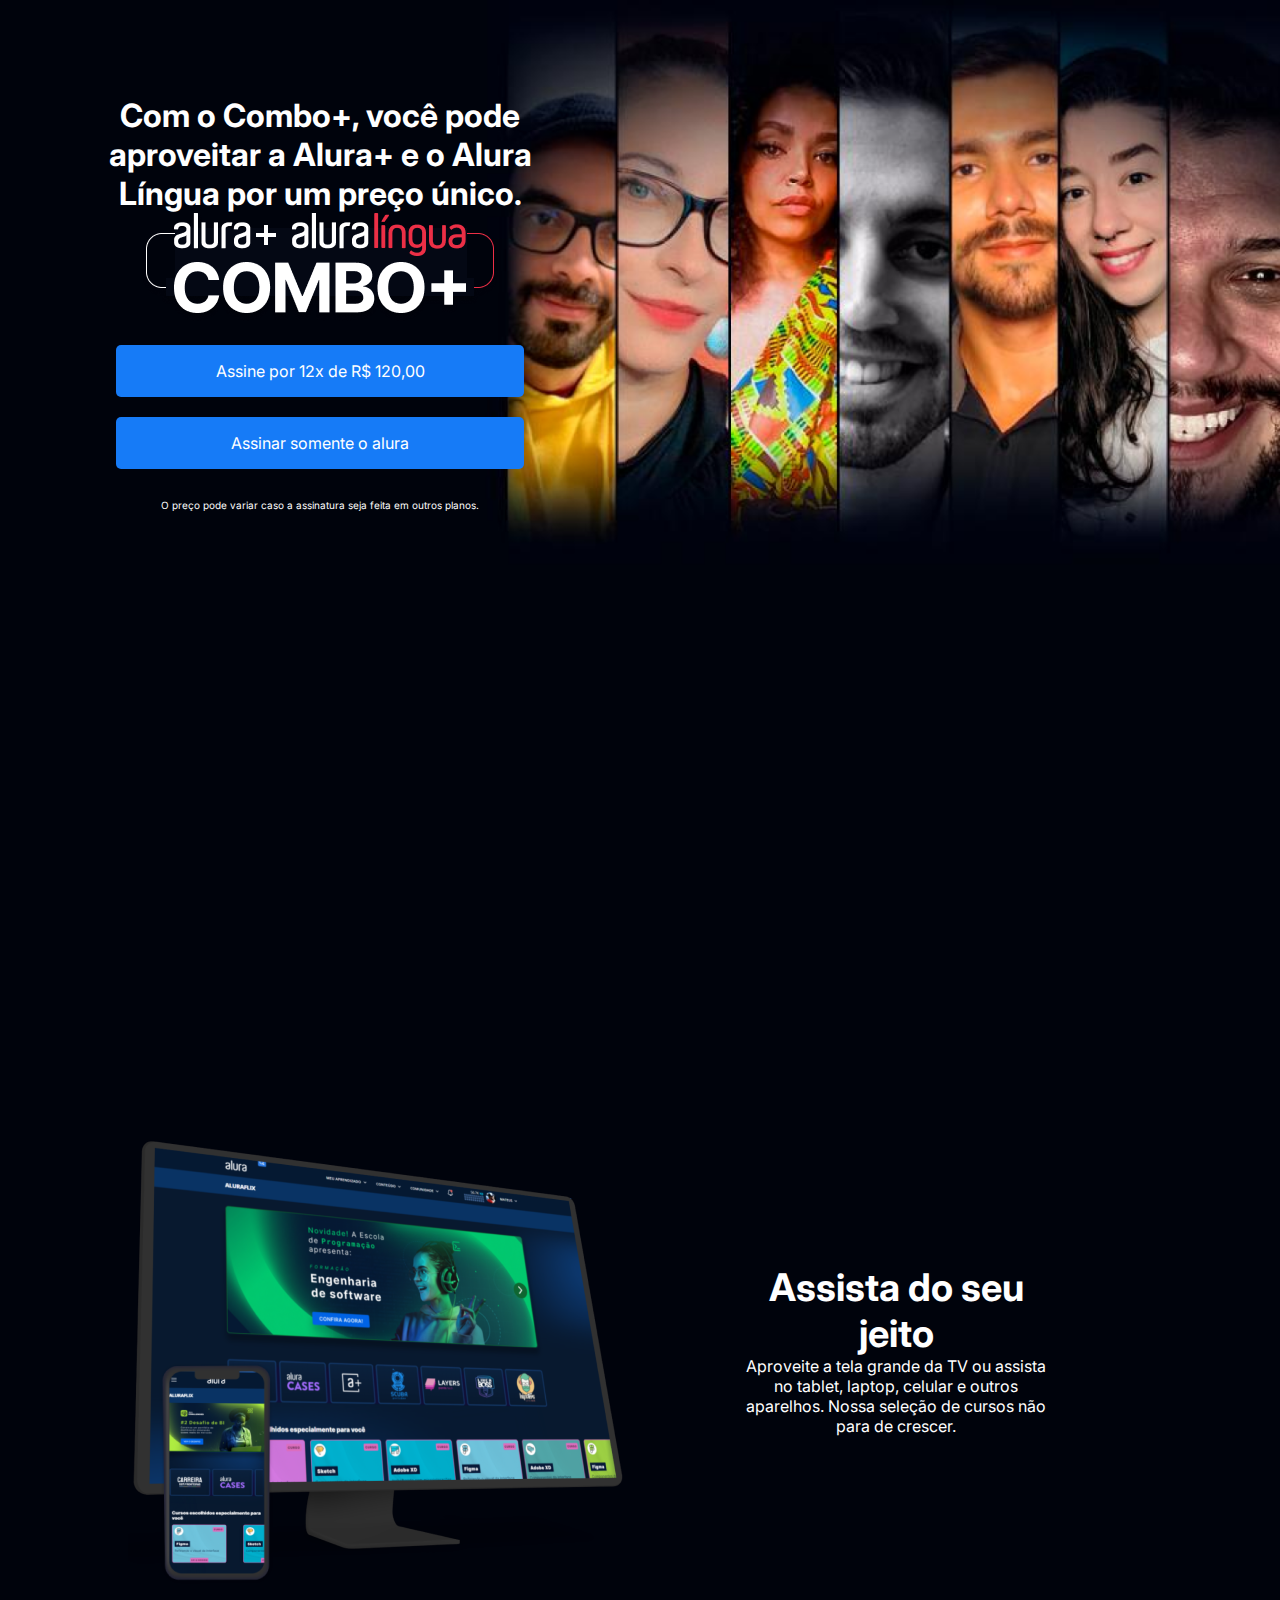
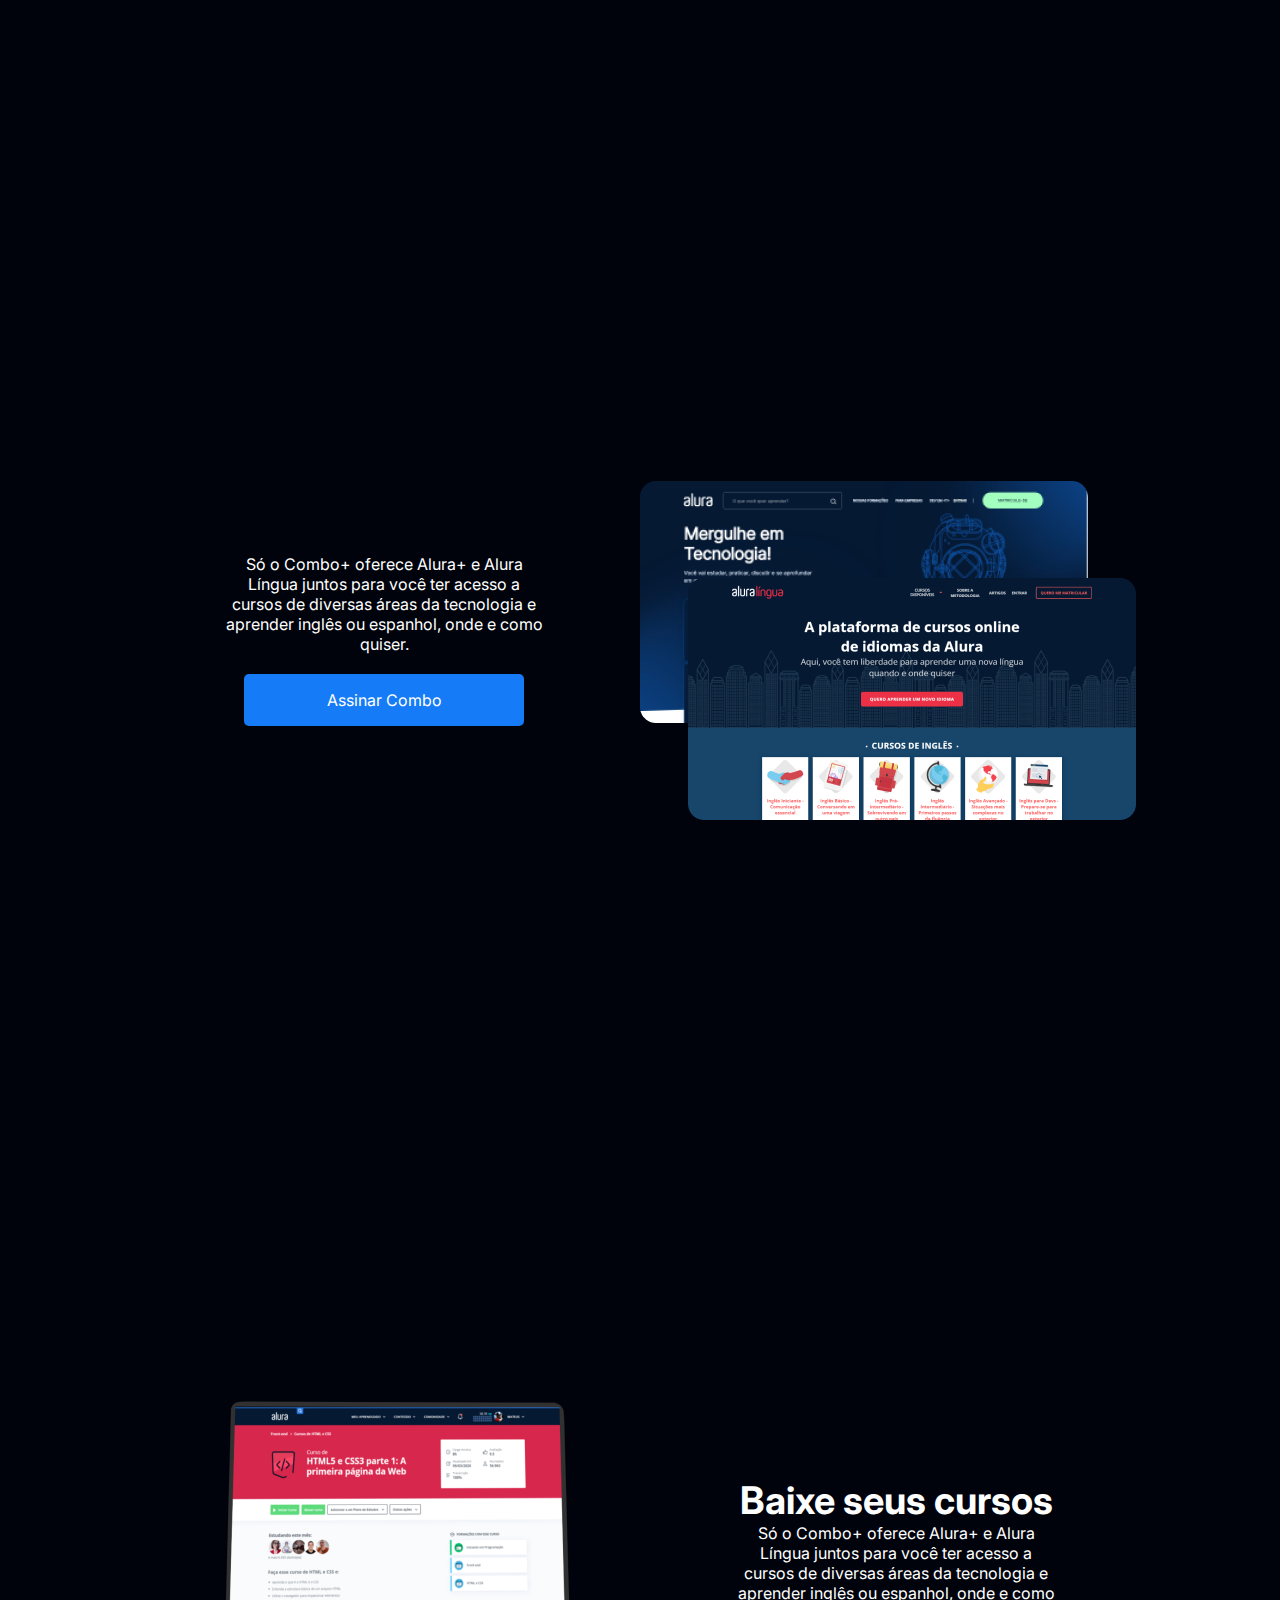
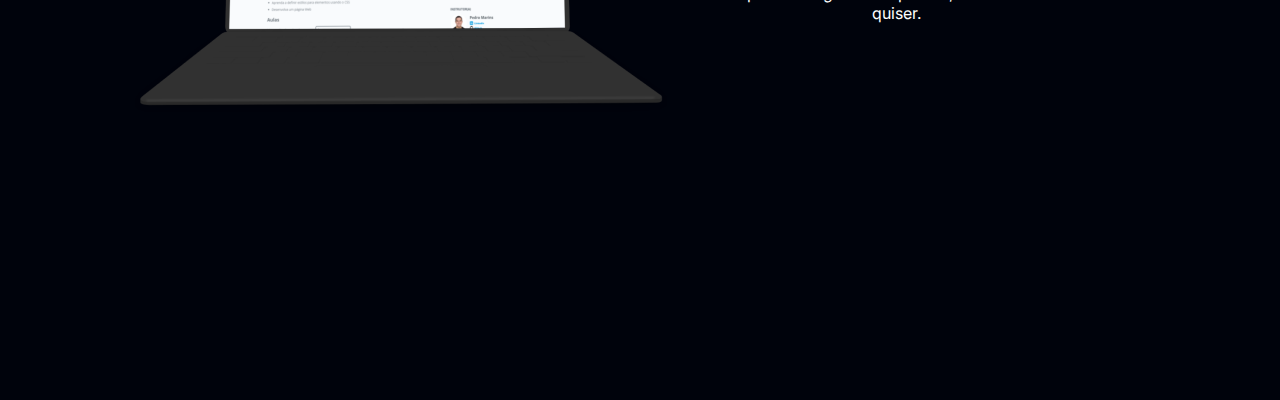
==== mendesflix-2front23-main/index.html @ 5aa2aeff "Add files via upload" ====
<!DOCTYPE html>
<html lang="en">

<head>
    <meta charset="UTF-8">
    <meta http-equiv="X-UA-Compatible" content="IE=edge">
    <meta name="viewport" content="width=device-width, initial-scale=1.0">
    <title>MendesFlix</title>
    <link rel="stylesheet" href="css/style.css">
</head>

<body>
    <section class="principal container">
        <div>
            <h1>
                Com o Combo+, você pode aproveitar a Alura+ e o Alura Língua por um preço único.
            </h1>
            <img src="img/combo.png" alt="Combo Alura">
            <a href="#" class="assine_botao">
                Assine por 12x de R$ 120,00
            </a>
            <a href="#" class="container_botao botao_secundario">
                Assinar somente o alura
            </a>
            <p class="container_aviso">
                O preço pode variar caso a assinatura seja feita em outros planos.
            </p>

        </div>
    </section>
    <section class="container secundario">
        <img src="img/Plataformas.png" alt="Assista">
        <div class="container_descricao">
            <h2 class="descricao_titulo">Assista do seu jeito</h2>
            <p class="descricao_texto">
                Aproveite a tela grande da TV ou assista no tablet, laptop, celular e outros aparelhos. Nossa seleção de
                cursos não para de crescer.
            </p>
        </div>
    </section>


    <section class="container secundario">

        <div class="container_descricao">
            <p class="descricao_texto">
                Só o Combo+ oferece Alura+ e Alura Língua juntos para você ter acesso a
                 cursos de diversas áreas da
                tecnologia e aprender inglês ou espanhol, onde e como quiser.
            </p>
            <a href="www.alura.com.br" class="container_botao secundario_botao">
                Assinar Combo
            </a>
        </div>
        <img src="img/Telas.png" alt="Assista">
    </section>
    <section class="container secundario">

        <img src="img/Notebook.png" alt="Assista">
        <div class="container_descricao">
            <h2 class="descricao_titulo">Baixe seus cursos</h2>
            <p class="descricao_texto">
                Só o Combo+ oferece Alura+ e Alura Língua juntos para você ter acesso a cursos de diversas áreas da tecnologia e aprender inglês ou espanhol, onde e como quiser.
            </p>
        </div>
        
    </section>
</body>
</html>
---- mendesflix-2front23-main/css/style.css ----
@import url('https://fonts.googleapis.com/css2?family=Inter&display=swap');
:root{
    --branco-principal: #fff;
    --botao-azul: #167bf7;
    --cor-de-fundo: #00030c;
}
body{
    background-color: var(--cor-de-fundo);
    color: var(--branco-principal);
    font-family: 'Inter', sans-serif;
}
*{
    margin: 0;
    padding: 0;
}
.principal{
    background-image: url("../img/background.png");
    background-repeat: no-repeat;
    background-size: contain;
    display: block;
}
.container{
    height: 100vh;
    display: grid;
    grid-template-columns: 50% 50%;
}
.assine_botao, .container_botao{
    background-color: var(--botao-azul);
    border-radius: 5px;
    padding: 1em;
    color: var(--branco-principal);
    text-decoration: none;
    display: block;
    margin: 20px;
}
.botao_segundario{
    background-color: transparent;
    border: 2px solid var(--branco-principal)
}
.container img{
    margin: lem 0 2em 0;
}
.container div{
    margin: 6em;
    text-align: center;
}
.container_aviso{
    padding: 10px;
    font-size: 10px;
}
.container.secundario{
    width: 80%;
}
.secundario{
    align-items: center;
    margin: 0 auto;
}
.descricao_titulo{
    font-weight: 700;
    font-size: 38px;
    color: var(--branco-principal);
}
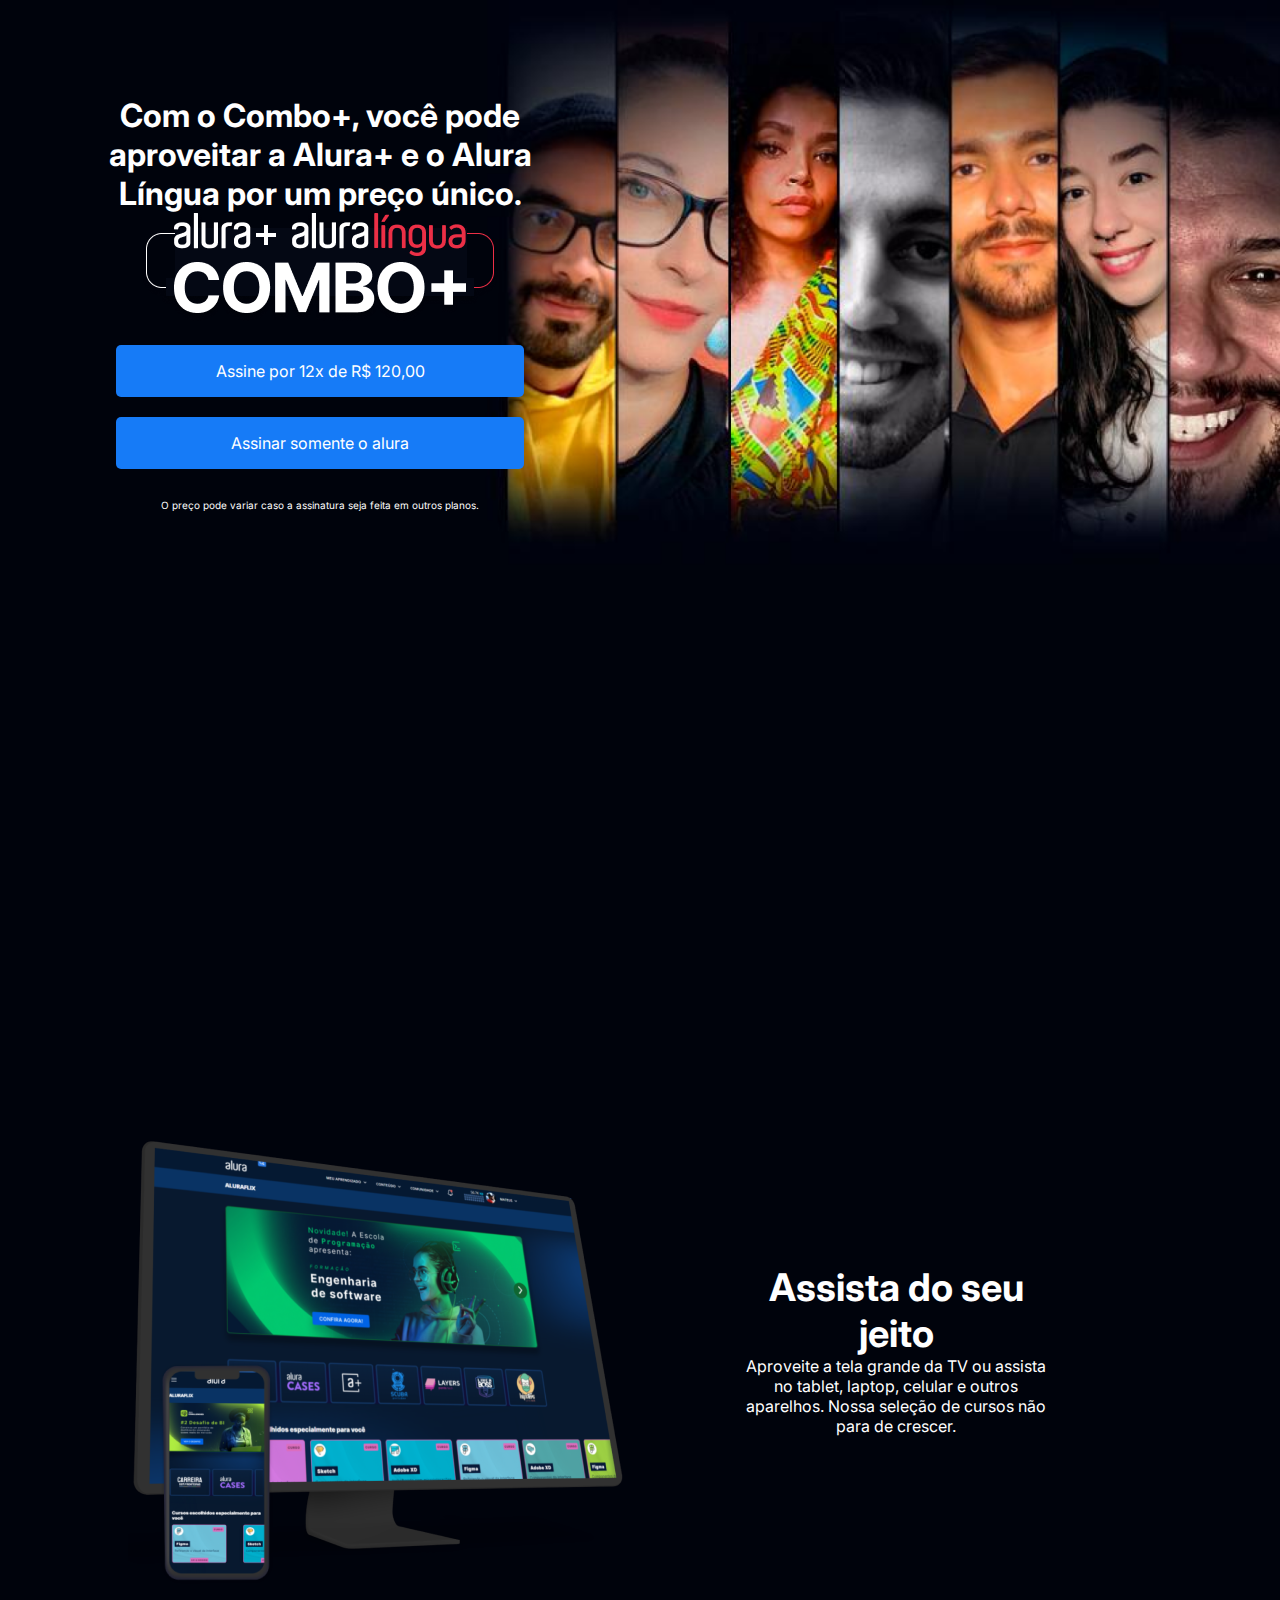
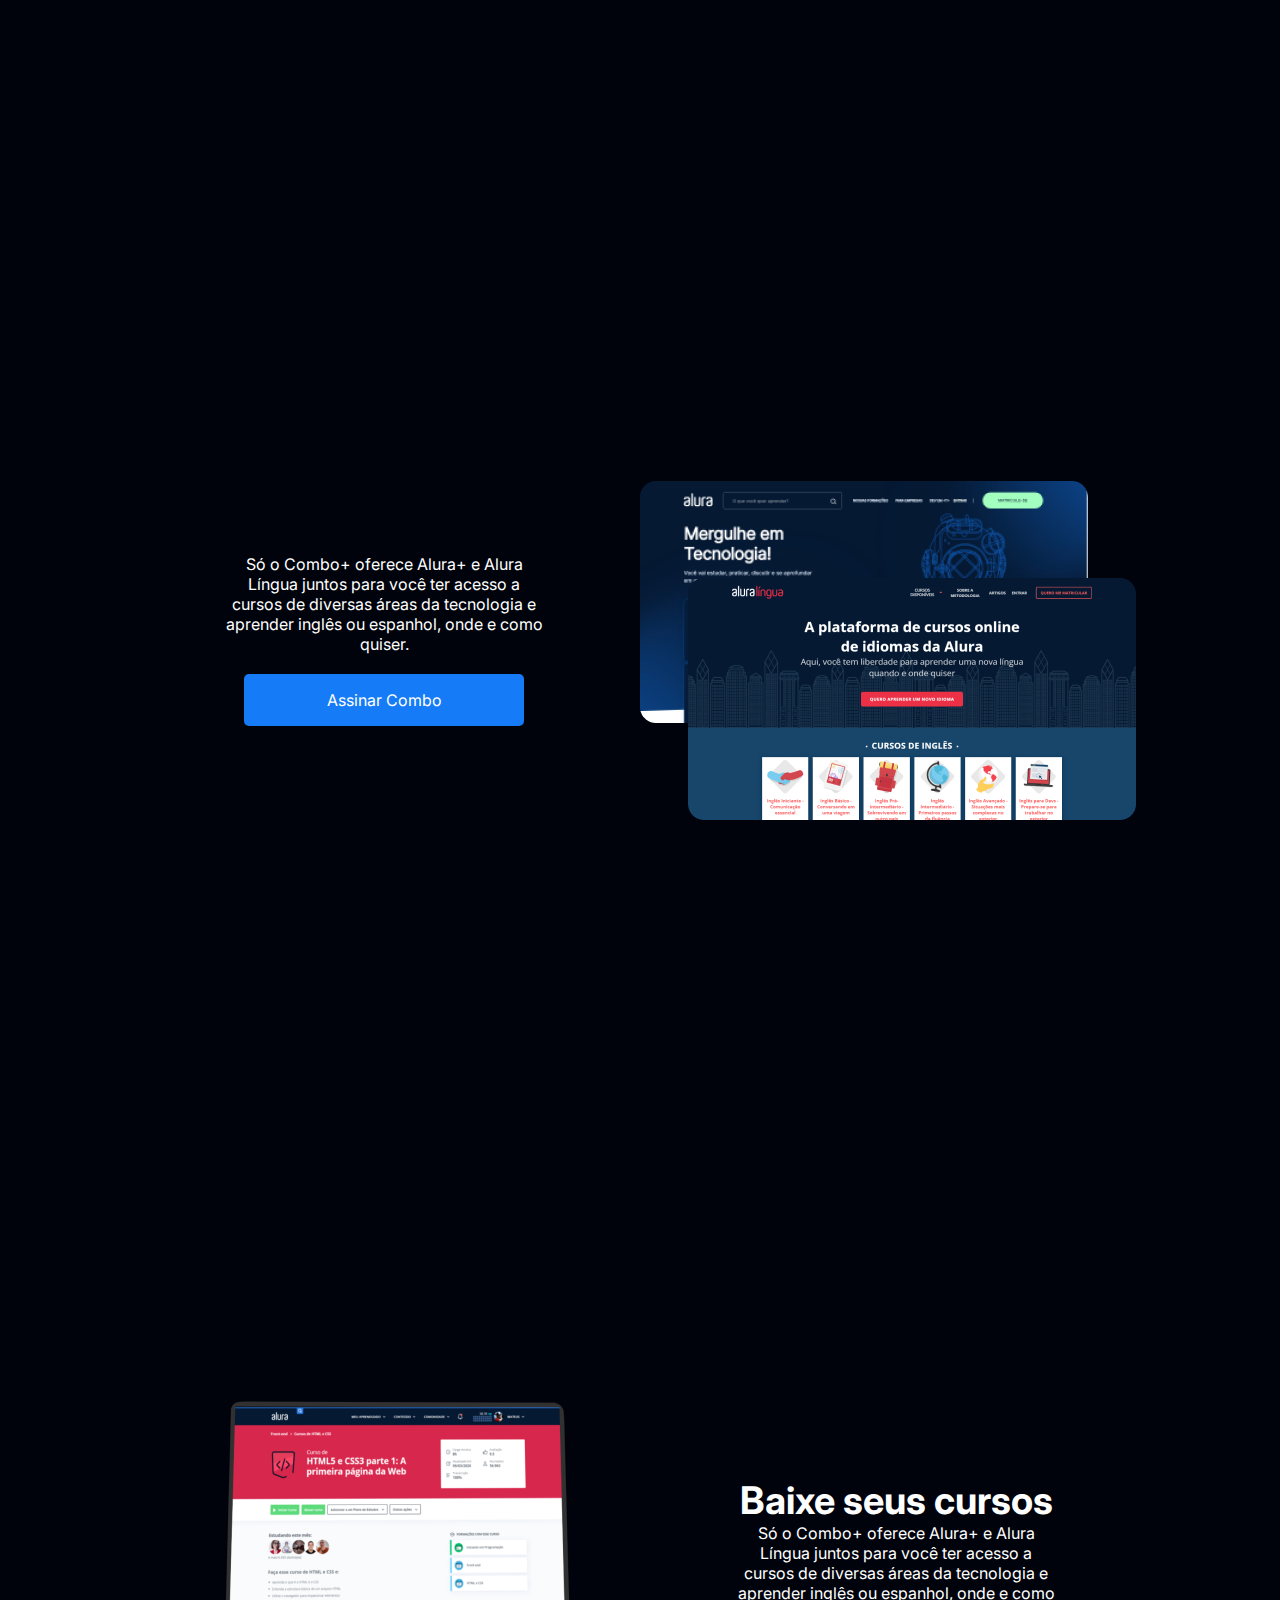
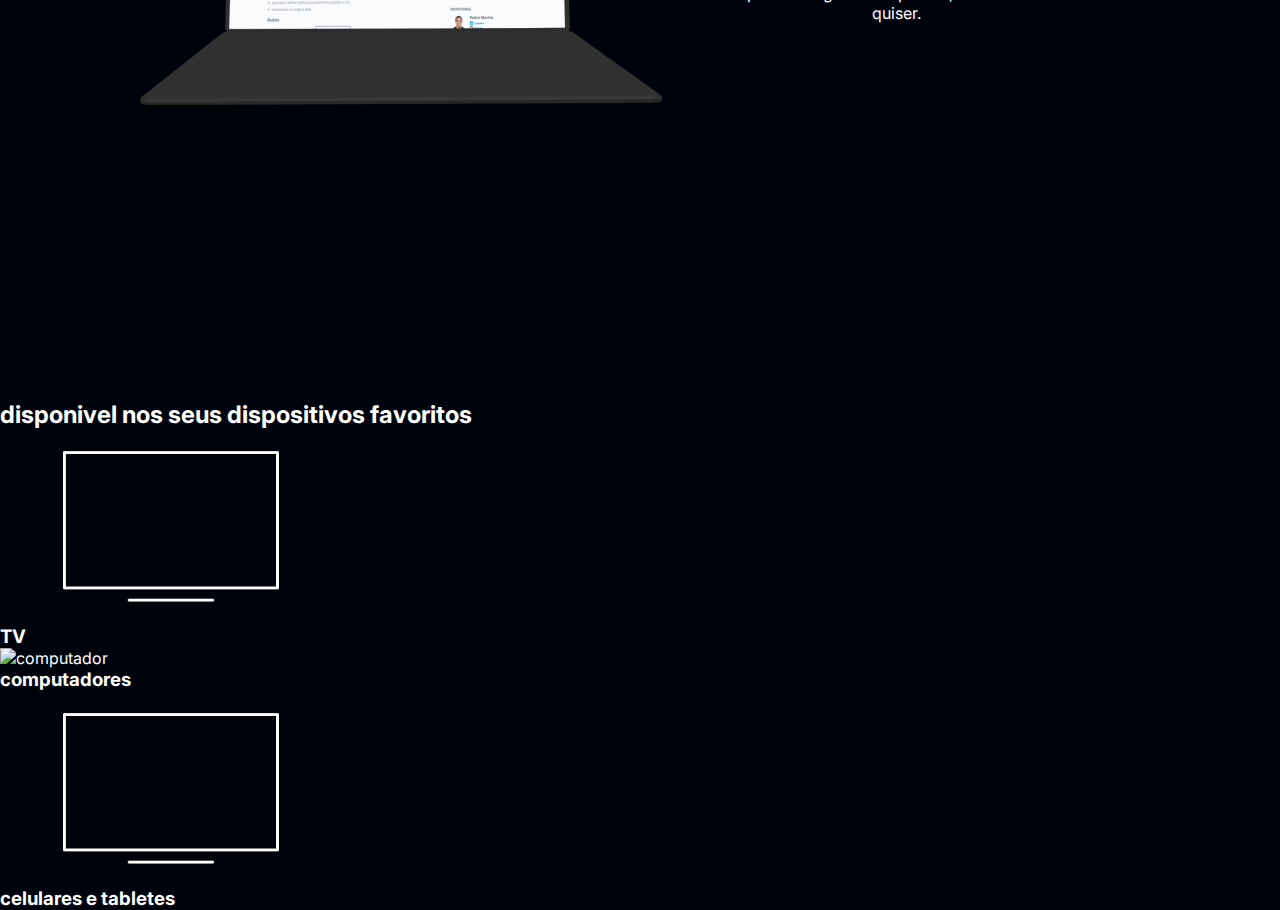
==== commit f3668ac2: "Add files via upload" ====
--- a/mendesflix-2front23-main/index.html
+++ b/mendesflix-2front23-main/index.html
@@ -65,5 +65,28 @@
         </div>
         
     </section>
+    <section class="dispositivos">
+    <h2 class="dispositivos_titulo">
+    disponivel nos seus dispositivos favoritos 
+    </h2>
+    <ul class="dispositivos_lista">
+    <li>
+        <img src="img/tv.png" alt="televisao">
+        <h3 class="lista_item">TV
+        </h3>
+    </li>
+    <li>
+        <img src="img/computador.png" alt="computador">
+        <h3 class="lista_item">computadores 
+        </h3>
+    </li>
+    <li>
+        <img src="img/tv.png" alt="televisao">
+        <h3 class="lista_item">celulares e tabletes
+        </h3>
+    </li>
+    </ul>
+        
+    </section>
 </body>
 </html>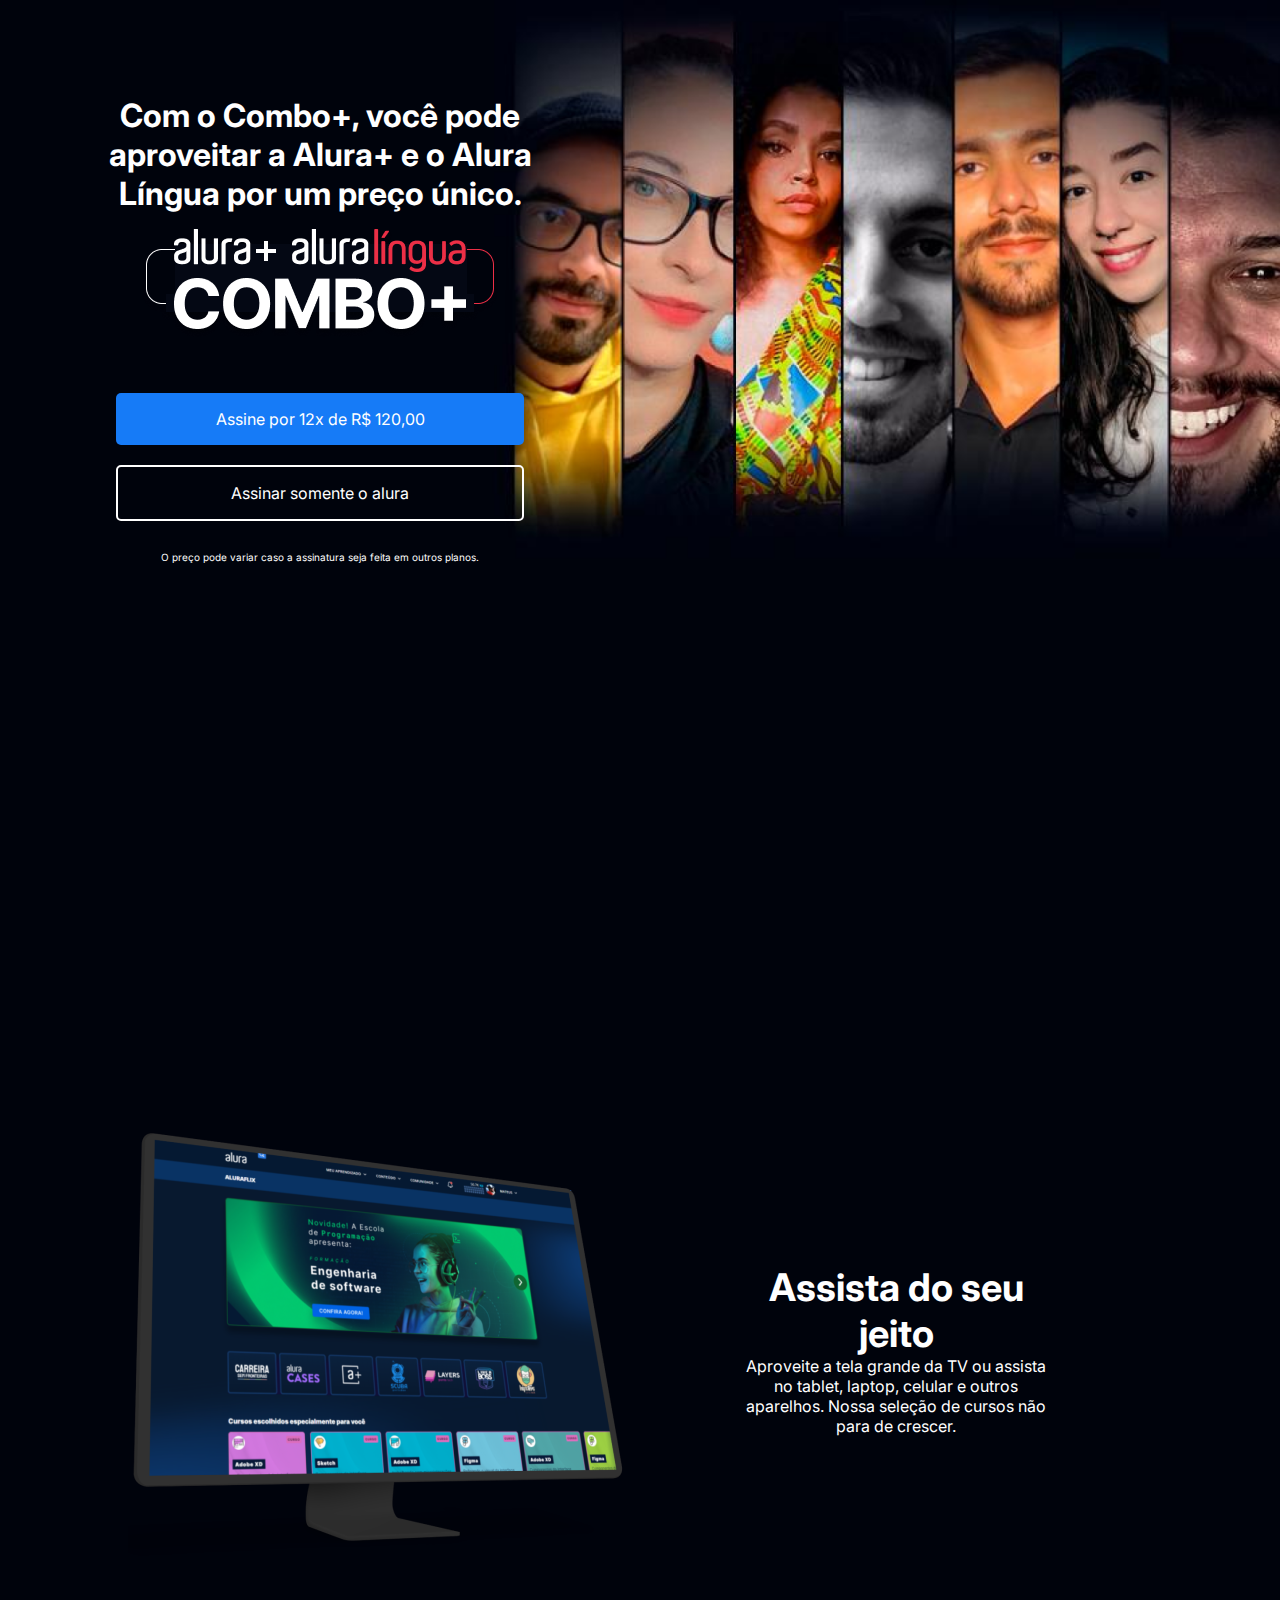
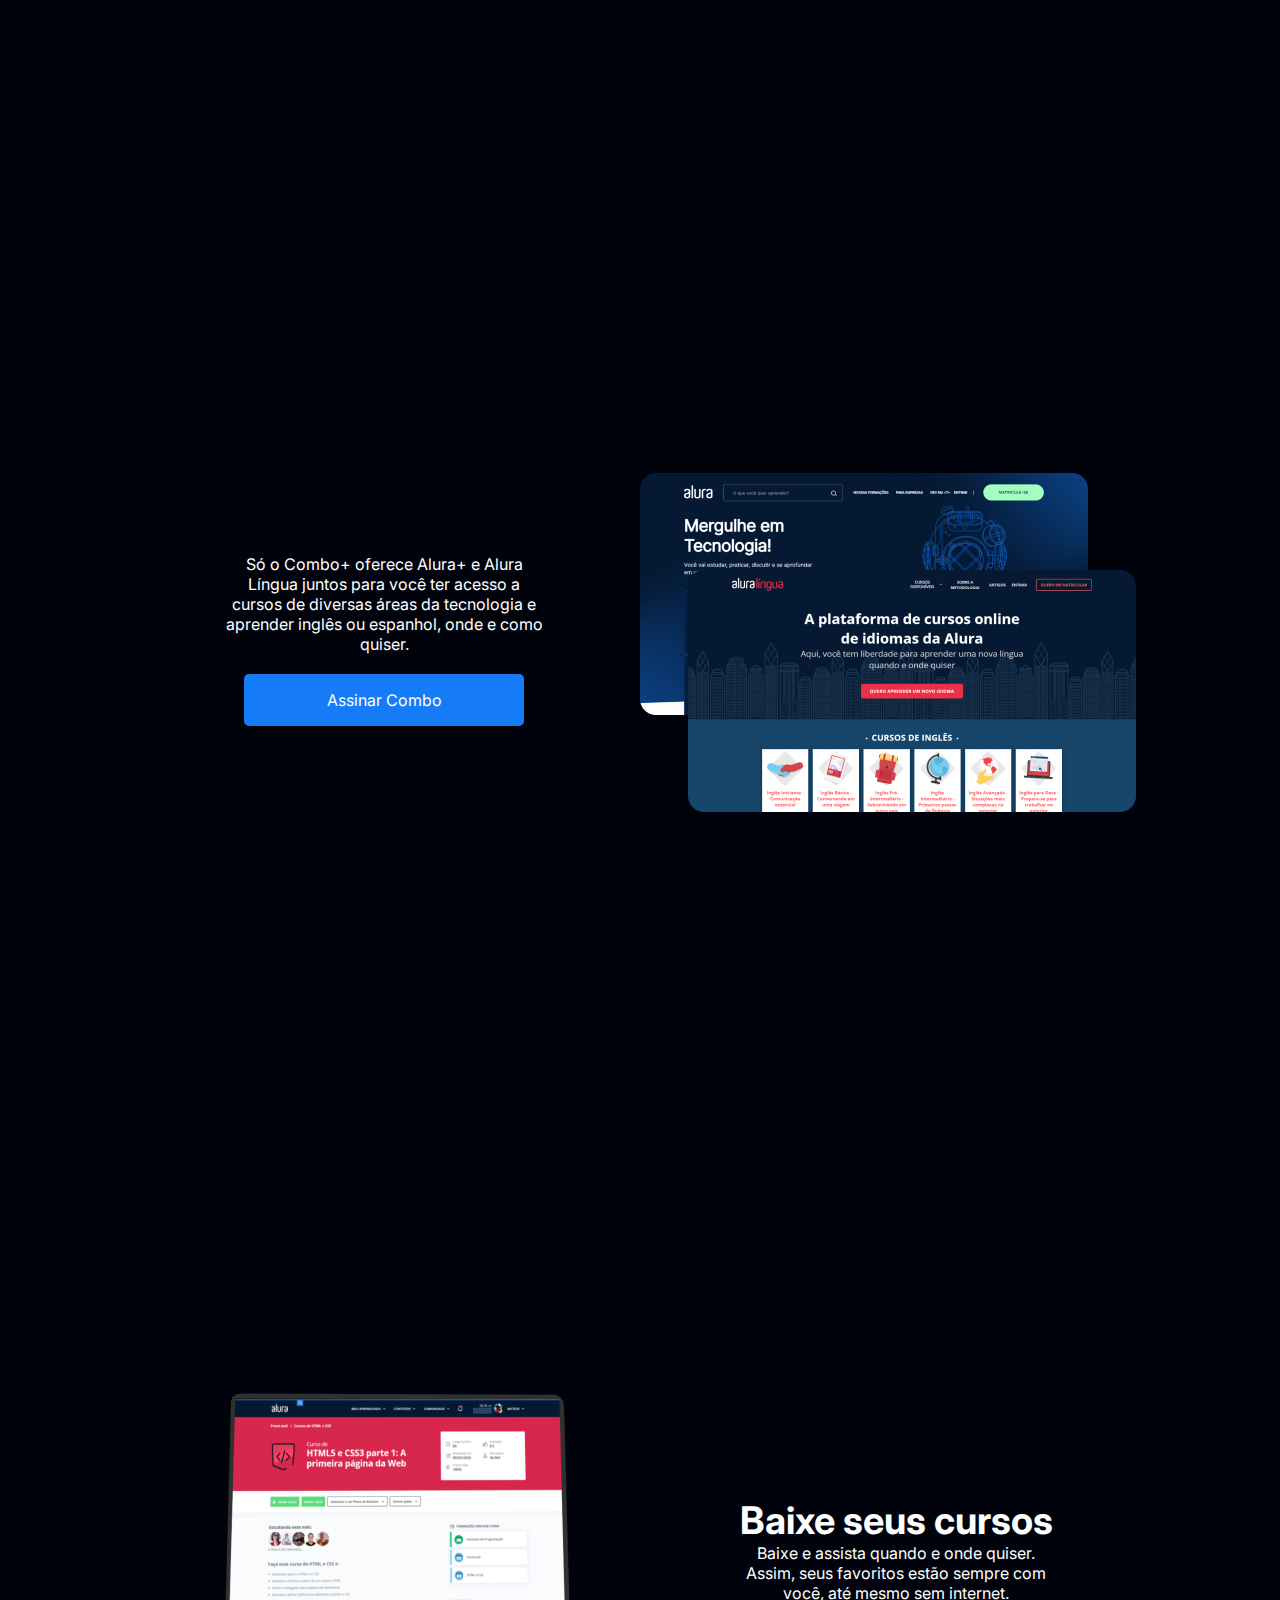
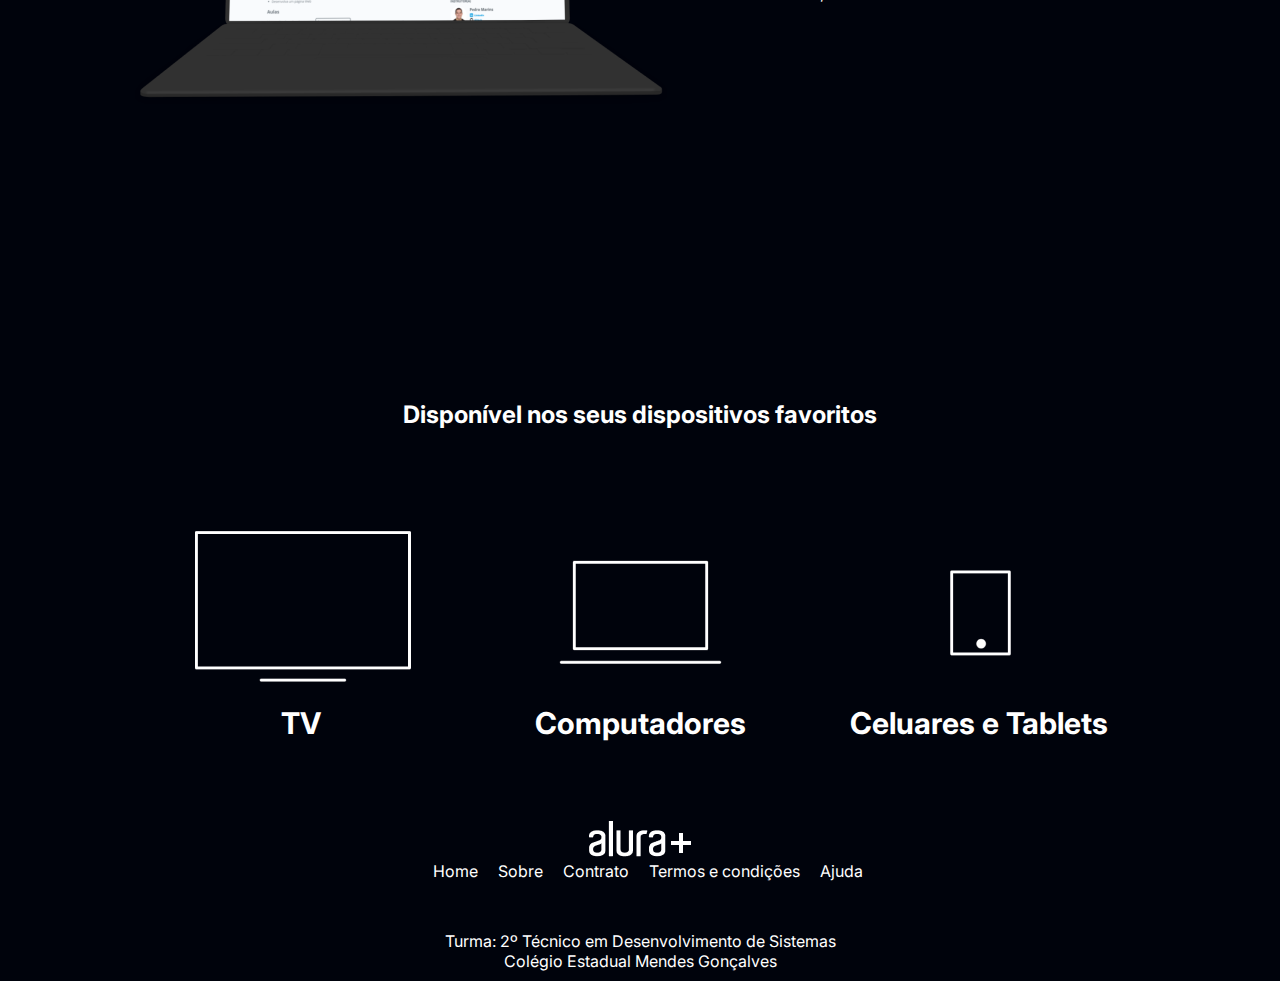
==== commit 5f027b7b: "Add files via upload" ====
--- a/mendesflix-2front23-main/index.html
+++ b/mendesflix-2front23-main/index.html
@@ -1,92 +1,127 @@
-<!DOCTYPE html>
-<html lang="en">
-
-<head>
-    <meta charset="UTF-8">
-    <meta http-equiv="X-UA-Compatible" content="IE=edge">
-    <meta name="viewport" content="width=device-width, initial-scale=1.0">
-    <title>MendesFlix</title>
-    <link rel="stylesheet" href="css/style.css">
-</head>
-
-<body>
-    <section class="principal container">
-        <div>
-            <h1>
-                Com o Combo+, você pode aproveitar a Alura+ e o Alura Língua por um preço único.
-            </h1>
-            <img src="img/combo.png" alt="Combo Alura">
-            <a href="#" class="assine_botao">
-                Assine por 12x de R$ 120,00
-            </a>
-            <a href="#" class="container_botao botao_secundario">
-                Assinar somente o alura
-            </a>
-            <p class="container_aviso">
-                O preço pode variar caso a assinatura seja feita em outros planos.
-            </p>
-
-        </div>
-    </section>
-    <section class="container secundario">
-        <img src="img/Plataformas.png" alt="Assista">
-        <div class="container_descricao">
-            <h2 class="descricao_titulo">Assista do seu jeito</h2>
-            <p class="descricao_texto">
-                Aproveite a tela grande da TV ou assista no tablet, laptop, celular e outros aparelhos. Nossa seleção de
-                cursos não para de crescer.
-            </p>
-        </div>
-    </section>
-
-
-    <section class="container secundario">
-
-        <div class="container_descricao">
-            <p class="descricao_texto">
-                Só o Combo+ oferece Alura+ e Alura Língua juntos para você ter acesso a
-                 cursos de diversas áreas da
-                tecnologia e aprender inglês ou espanhol, onde e como quiser.
-            </p>
-            <a href="www.alura.com.br" class="container_botao secundario_botao">
-                Assinar Combo
-            </a>
-        </div>
-        <img src="img/Telas.png" alt="Assista">
-    </section>
-    <section class="container secundario">
-
-        <img src="img/Notebook.png" alt="Assista">
-        <div class="container_descricao">
-            <h2 class="descricao_titulo">Baixe seus cursos</h2>
-            <p class="descricao_texto">
-                Só o Combo+ oferece Alura+ e Alura Língua juntos para você ter acesso a cursos de diversas áreas da tecnologia e aprender inglês ou espanhol, onde e como quiser.
-            </p>
-        </div>
-        
-    </section>
-    <section class="dispositivos">
-    <h2 class="dispositivos_titulo">
-    disponivel nos seus dispositivos favoritos 
-    </h2>
-    <ul class="dispositivos_lista">
-    <li>
-        <img src="img/tv.png" alt="televisao">
-        <h3 class="lista_item">TV
-        </h3>
-    </li>
-    <li>
-        <img src="img/computador.png" alt="computador">
-        <h3 class="lista_item">computadores 
-        </h3>
-    </li>
-    <li>
-        <img src="img/tv.png" alt="televisao">
-        <h3 class="lista_item">celulares e tabletes
-        </h3>
-    </li>
-    </ul>
-        
-    </section>
-</body>
+<!DOCTYPE html>
+<html lang="en">
+
+<head>
+    <meta charset="UTF-8">
+    <meta http-equiv="X-UA-Compatible" content="IE=edge">
+    <meta name="viewport" content="width=device-width, initial-scale=1.0">
+    <title>MendesFlix</title>
+    <link rel="stylesheet" href="css/style.css">
+</head>
+
+<body>
+    <section class="principal container">
+        <div>
+            <h1>
+                Com o Combo+, você pode aproveitar a Alura+ e o Alura Língua por um preço único.
+            </h1>
+            <img src="img/combo.png" alt="Combo Alura">
+            <a href="#" class="assine_botao">
+                Assine por 12x de R$ 120,00
+            </a>
+            <a href="#" class="container_botao botao_secundario">
+                Assinar somente o alura
+            </a>
+            <p class="container_aviso">
+                O preço pode variar caso a assinatura seja feita em outros planos.
+            </p>
+
+        </div>
+    </section>
+    <section class="container secundario">
+        <img src="img/assista.png" alt="Assista">
+        <div class="container_descricao">
+            <h2 class="descricao_titulo">Assista do seu jeito</h2>
+            <p class="descricao_texto">
+                Aproveite a tela grande da TV ou assista no tablet, laptop, celular e outros aparelhos. Nossa seleção de
+                cursos não para de crescer.
+            </p>
+        </div>
+    </section>
+
+
+    <section class="container secundario">
+
+        <div class="container_descricao">
+            <p class="descricao_texto">
+                Só o Combo+ oferece Alura+ e Alura Língua juntos para você ter acesso a
+                 cursos de diversas áreas da
+                tecnologia e aprender inglês ou espanhol, onde e como quiser.
+            </p>
+            <a href="www.alura.com.br" class="container_botao secundario_botao">
+                Assinar Combo
+            </a>
+        </div>
+        <img src="img/telas.png" alt="Assista">
+    </section>
+
+
+    <section class="container secundario">
+        <img src="img/notebook.png" alt="Download">
+        <div class="container_descricao">
+            <h2 class="descricao_titulo">Baixe seus cursos</h2>
+            <p class="descricao_texto">
+                Baixe e assista quando e onde quiser. Assim, seus favoritos estão sempre com você, até mesmo sem internet.
+            </p>
+           
+        </div>
+
+    </section>
+    <section class="dispositivos">
+        <h2 class="dispositivos_titulo">
+            Disponível nos seus dispositivos favoritos
+        </h2>
+        <ul class="dispositivos_lista">
+            <li>
+                <img src="img/tv.png" alt="Televisão">
+                <h3 class="lista_item">TV</h3>
+            </li>
+            
+            <li>
+                <img src="img/computador.png" alt="Computador">
+                <h3 class="lista_item">Computadores</h3>
+            </li>
+            
+            <li>
+                <img src="img/celular.png" alt="celular">
+                <h3 class="lista_item">Celuares e Tablets</h3>
+            </li>
+        </ul>
+    </section>
+<footer class="rodape">
+    <img src="img/logo.png" alt="">
+    <ul class="lista_link">
+        <li>
+            <a href="#">Home</a>
+        </li>
+        
+        <li>
+            <a href="#">Sobre</a>
+        </li>
+        
+        <li>
+            <a href="#">Contrato</a>
+        </li>
+        
+        <li>
+            <a href="#">Termos e condições</a>
+        </li>
+
+        <li>
+            <a href="#">Ajuda</a>
+        </li>
+    </ul>
+
+    <p class="texto_rodape">
+        
+    </p>
+    <p class="texto_rodape">
+        
+        <br>Turma: 2º Técnico em Desenvolvimento de Sistemas
+        <br>Colégio Estadual Mendes Gonçalves
+</p>
+    
+</footer>
+</body>
+
 </html>--- a/mendesflix-2front23-main/css/style.css
+++ b/mendesflix-2front23-main/css/style.css
@@ -1,62 +1,122 @@
-@import url('https://fonts.googleapis.com/css2?family=Inter&display=swap');
-:root{
-    --branco-principal: #fff;
-    --botao-azul: #167bf7;
-    --cor-de-fundo: #00030c;
-}
-body{
-    background-color: var(--cor-de-fundo);
-    color: var(--branco-principal);
-    font-family: 'Inter', sans-serif;
-}
-*{
-    margin: 0;
-    padding: 0;
-}
-.principal{
-    background-image: url("../img/background.png");
-    background-repeat: no-repeat;
-    background-size: contain;
-    display: block;
-}
-.container{
-    height: 100vh;
-    display: grid;
-    grid-template-columns: 50% 50%;
-}
-.assine_botao, .container_botao{
-    background-color: var(--botao-azul);
-    border-radius: 5px;
-    padding: 1em;
-    color: var(--branco-principal);
-    text-decoration: none;
-    display: block;
-    margin: 20px;
-}
-.botao_segundario{
-    background-color: transparent;
-    border: 2px solid var(--branco-principal)
-}
-.container img{
-    margin: lem 0 2em 0;
-}
-.container div{
-    margin: 6em;
-    text-align: center;
-}
-.container_aviso{
-    padding: 10px;
-    font-size: 10px;
-}
-.container.secundario{
-    width: 80%;
-}
-.secundario{
-    align-items: center;
-    margin: 0 auto;
-}
-.descricao_titulo{
-    font-weight: 700;
-    font-size: 38px;
-    color: var(--branco-principal);
-}+@import url('https://fonts.googleapis.com/css2?family=Inter&display=swap');
+:root{
+    --branco-principal: #fff;
+    --botao-azul: #167BF7;
+    --cor-de-fundo: #00030C;
+}
+body{
+    background-color: var(--cor-de-fundo);
+    color: var(--branco-principal);
+    font-family: 'Inter', sans-serif;
+}
+*{
+    margin: 0;
+    padding: 0;
+}
+.principal{
+    background-image: url("../img/background.png");
+    background-repeat: no-repeat;
+    background-size: contain;
+    display: block;
+} 
+.container{
+    height: 100vh;
+    display: grid;
+    grid-template-columns: 50% 50%;
+} 
+.assine_botao, .container_botao{
+    background-color: var(--botao-azul);
+    border-radius: 5px;
+    padding: 1em;
+    color: var(--branco-principal);
+    text-decoration: none;
+    display: block;
+    margin: 20px;
+}
+.botao_secundario{
+    background-color: transparent;
+    border: 2px solid var(--branco-principal);
+}
+.container img{
+    margin: 1em 0 2em 0;
+}
+.container div{
+    margin: 6em;
+    text-align: center;
+}
+.container_aviso{
+    padding: 10px;
+    font-size: 10px;
+}
+.container.secundario{
+    width: 80%;
+}
+.secundario{
+    align-items: center;
+    margin: 0 auto;
+}
+.descricao_titulo{
+    font-weight: 700;
+    font-size:38px;
+    color: var(--branco-principal);
+}
+
+
+
+
+
+
+.dispositivos_lista {
+    display: flex;
+    justify-content: center;
+    list-style-type: none;
+    margin: 5em 0;
+}
+.dispositivos {
+    text-align: center;
+}
+.lista_item {
+    font-size: 30px;
+}
+
+.lista_link a{
+    text-decoration: none;
+    color: var(--branco-principal);
+    margin-left: 1em;
+}
+.rodape{
+    text-align: center;
+}
+.rodape li {
+    display: inline-block;
+}
+p.texto_rodape{
+    padding: 10px;
+}
+
+
+
+
+
+ 
+.rodape__texto {
+    margin: 1em 0;
+    color: var(--cinza-secundario);
+    font-size: 14px;
+}
+
+.lista__link a:hover {
+    color: var(--botao-azul);
+}
+
+.lista__link a:active {
+    color: purple;
+}
+
+
+
+
+
+
+/*
+  